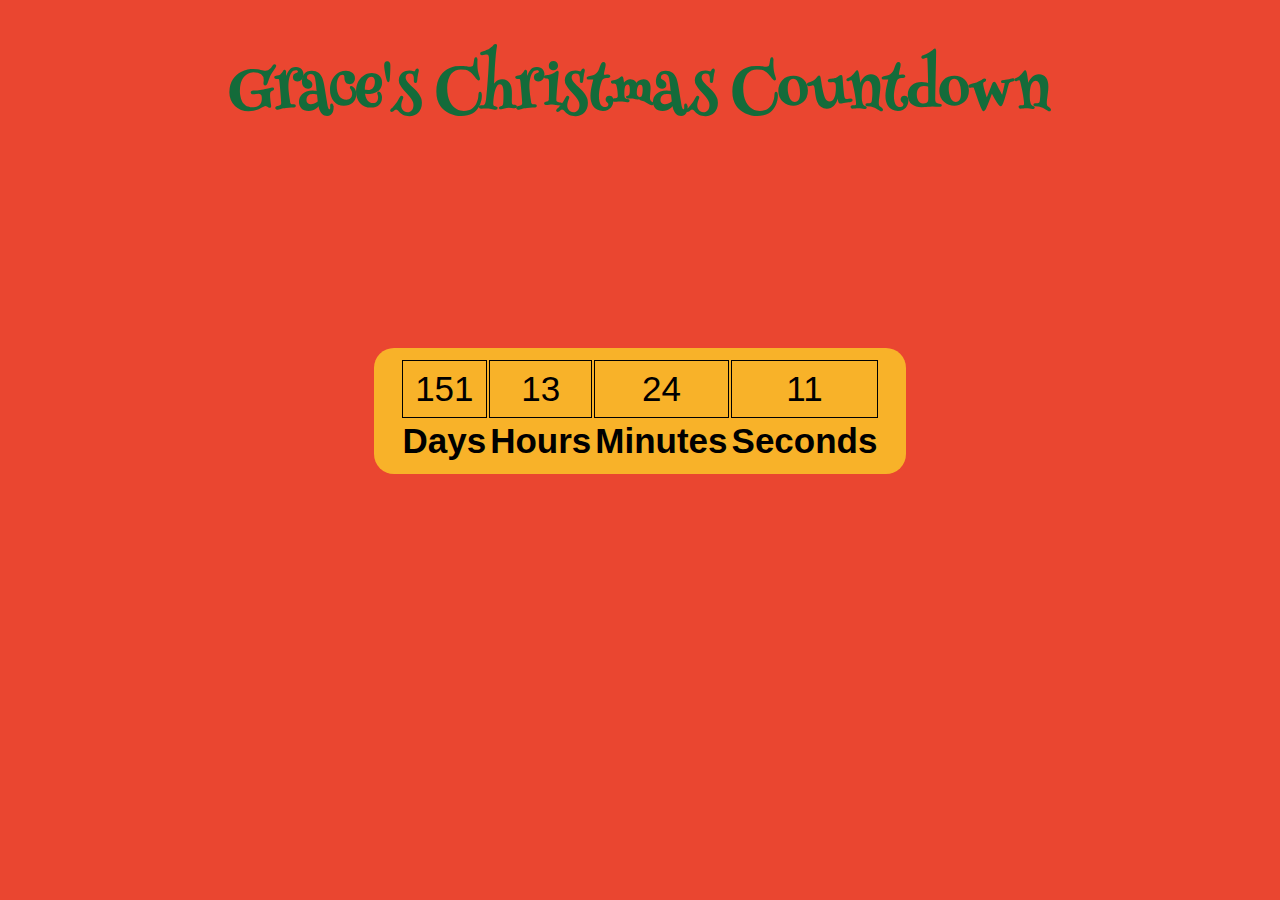
==== index.html @ 081a3cc7 "changes to css" ====
<!DOCTYPE html>
<html>
<head>
	<title>GracesChristmasCountdown</title>
	<link href="https://fonts.googleapis.com/css2?family=Henny+Penny&display=swap" rel="stylesheet"> 
	<link rel="stylesheet" type="text/css" href="./style.css">
</head>
<body>

	<div id="title">
		<h1>Grace's Christmas Countdown</h1>
	</div>

	<div id="countdown">
		<table>
			<tr>
				<td id="days">00</td>
				<td id="hours">00</td>
				<td id="minutes">00</td>
				<td id="seconds">00</td>
			</tr>
			<tr>
				<th>Days</th>
				<th>Hours</th>
				<th>Minutes</th>
				<th>Seconds</th>
			</tr>
		</table>
	</div>
	
	<script type="text/javascript" src="script.js"></script>
</body>
</html>
---- style.css ----
html, body {
	margin: 0;
	padding: 0;
}

body {
	text-align: center;
	background-color: #EA4630;
	/*background-image: url("christmasbackground.jpg");*/
}

#title {
	color: #146B3A;
	font-size: 30px;
	font-family: 'Henny Penny', cursive;
}

#countdown {
	overflow-x: auto;
	margin-top: 200px;
	font-family: arial;
	width: 40%;
	border-radius: 20px; 
	padding: 10px 10px 10px 10px;
	margin-right: auto;
	margin-left: auto;
	background-color: #F8B229;
	display: block;
	text-align: center;
}


table {
	font-size: 35px;
	display: inline;
}

td {
	text-align: center;
  	border: 1px solid;
  	padding: 0.5rem;
}
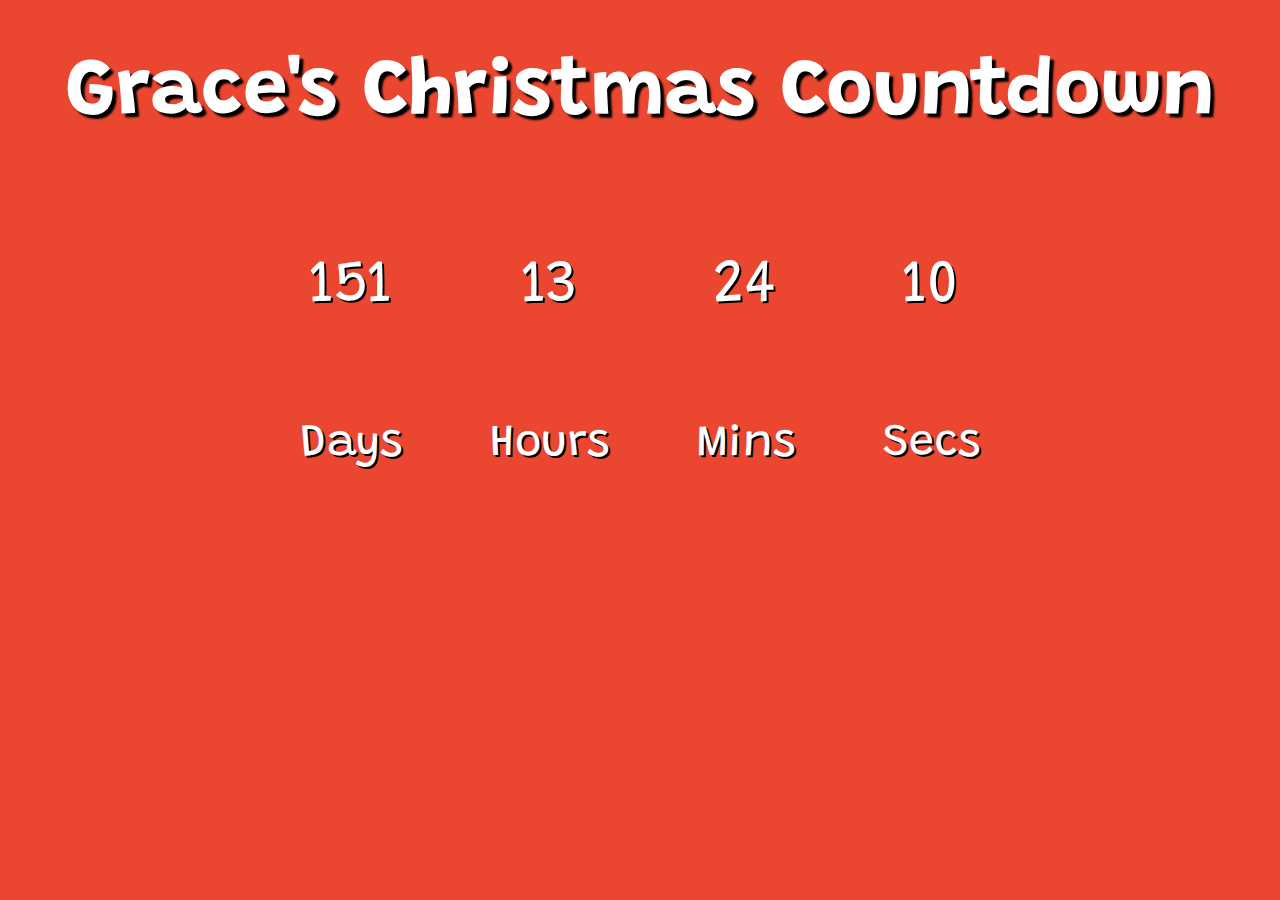
==== commit e21c30b6: "change css table to grid layout, edited jscript" ====
--- a/index.html
+++ b/index.html
@@ -2,7 +2,8 @@
 <html>
 <head>
 	<title>GracesChristmasCountdown</title>
-	<link href="https://fonts.googleapis.com/css2?family=Henny+Penny&display=swap" rel="stylesheet"> 
+	 <link href="https://fonts.googleapis.com/css2?family=Henny+Penny&display=swap" rel="stylesheet">
+	 <link href="https://fonts.googleapis.com/css2?family=Grandstander:wght@700&display=swap" rel="stylesheet">   
 	<link rel="stylesheet" type="text/css" href="./style.css">
 </head>
 <body>
@@ -12,20 +13,14 @@
 	</div>
 
 	<div id="countdown">
-		<table>
-			<tr>
-				<td id="days">00</td>
-				<td id="hours">00</td>
-				<td id="minutes">00</td>
-				<td id="seconds">00</td>
-			</tr>
-			<tr>
-				<th>Days</th>
-				<th>Hours</th>
-				<th>Minutes</th>
-				<th>Seconds</th>
-			</tr>
-		</table>
+		<p id="days">00</p>
+		<p id="hours">00</p>
+		<p id="minutes">00</p>
+		<p id="seconds">00</p>
+		<p class="timeunit">Days</p>
+		<p class="timeunit">Hours</p>
+		<p class="timeunit">Mins</p>
+		<p class="timeunit">Secs</p>
 	</div>
 	
 	<script type="text/javascript" src="script.js"></script>
--- a/style.css
+++ b/style.css
@@ -10,33 +10,27 @@
 }
 
 #title {
-	color: #146B3A;
-	font-size: 30px;
-	font-family: 'Henny Penny', cursive;
+	color: white;
+	font-size: 40px;
+	font-family: 'Grandstander', cursive;
+	text-shadow: 4px 4px 2px black;
 }
 
 #countdown {
-	overflow-x: auto;
-	margin-top: 200px;
-	font-family: arial;
-	width: 40%;
-	border-radius: 20px; 
-	padding: 10px 10px 10px 10px;
+	width: 60%;
 	margin-right: auto;
 	margin-left: auto;
-	background-color: #F8B229;
-	display: block;
-	text-align: center;
+	border-radius: 30px;
+	color: white;
+	font-family: 'Grandstander', cursive;
+	text-shadow: 2px 2px black;
+	font-size: 60px;
+	display: grid;
+	grid-template-columns: auto auto auto auto;
+	grid-auto-rows: auto;
+	padding: 10px;
 }
 
-
-table {
-	font-size: 35px;
-	display: inline;
-}
-
-td {
-	text-align: center;
-  	border: 1px solid;
-  	padding: 0.5rem;
+.timeunit {
+	font-size: 45px;
 }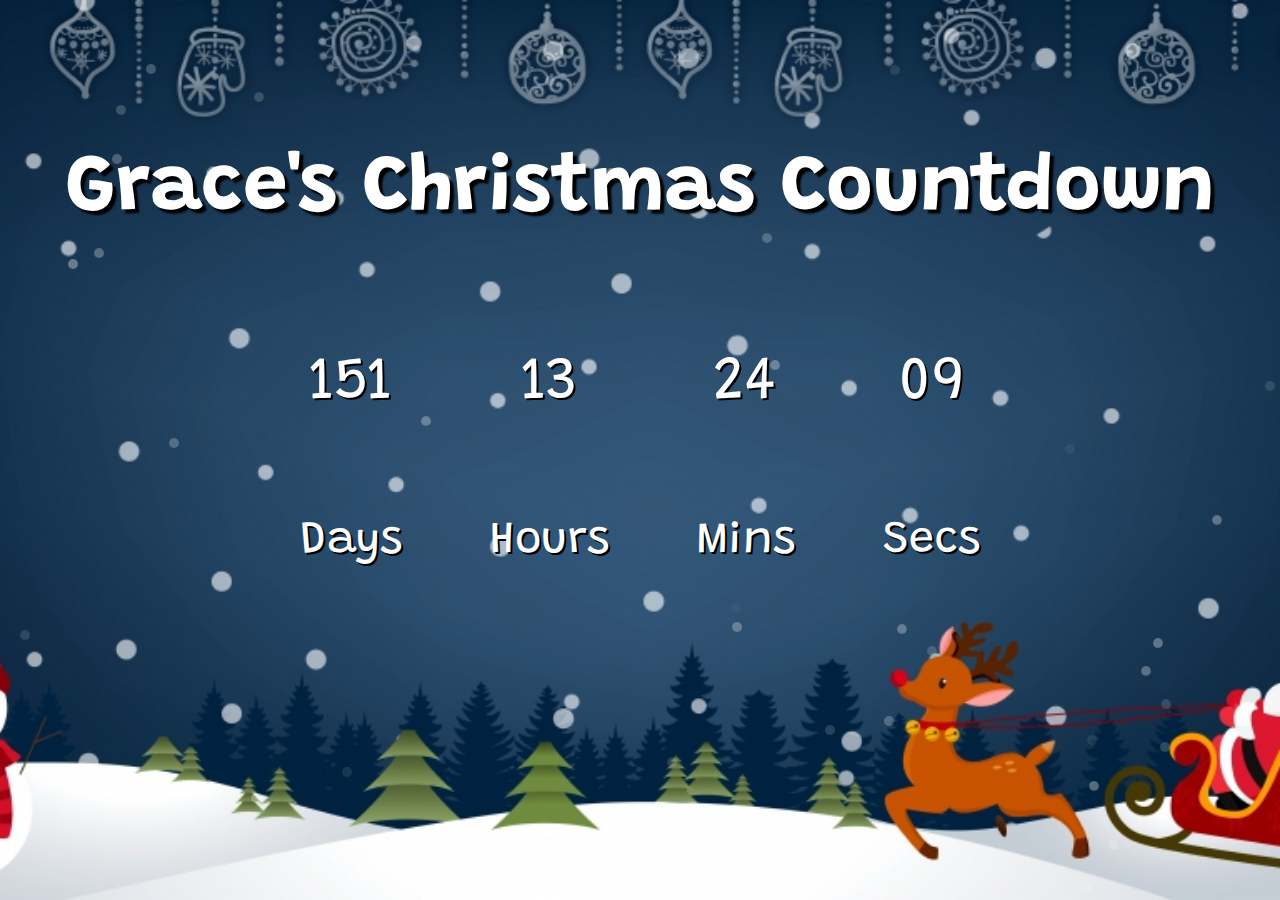
==== commit 7c666fce: "Added background image." ====
--- a/index.html
+++ b/index.html
@@ -24,5 +24,201 @@
 	</div>
 	
 	<script type="text/javascript" src="script.js"></script>
+	<style>
+  #snowflakeContainer {
+    position: absolute;
+    left: 0px;
+    top: 0px;
+    display: none;
+  }
+
+  .snowflake {
+    position: fixed;
+    background-color: #FFFFFF;
+    user-select: none;
+    z-index: 1000;
+    pointer-events: none;
+    border-radius: 50%;
+    width: 10px;
+    height: 10px;
+  }
+</style>
+
+<div id="snowflakeContainer">
+  <span class="snowflake"></span>
+</div>
+
+<script>
+  // Array to store our Snowflake objects
+  var snowflakes = [];
+
+  // Global variables to store our browser's window size
+  var browserWidth;
+  var browserHeight;
+
+  // Specify the number of snowflakes you want visible
+  var numberOfSnowflakes = 50;
+
+  // Flag to reset the position of the snowflakes
+  var resetPosition = false;
+
+  // Handle accessibility
+  var enableAnimations = false;
+  var reduceMotionQuery = matchMedia("(prefers-reduced-motion)");
+
+  // Handle animation accessibility preferences 
+  function setAccessibilityState() {
+    if (reduceMotionQuery.matches) {
+      enableAnimations = false;
+    } else { 
+      enableAnimations = true;
+    }
+  }
+  setAccessibilityState();
+
+  reduceMotionQuery.addListener(setAccessibilityState);
+
+  //
+  // It all starts here...
+  //
+  function setup() {
+    if (enableAnimations) {
+      window.addEventListener("DOMContentLoaded", generateSnowflakes, false);
+      window.addEventListener("resize", setResetFlag, false);
+    }
+  }
+  setup();
+
+  //
+  // Constructor for our Snowflake object
+  //
+  function Snowflake(element, speed, xPos, yPos) {
+    // set initial snowflake properties
+    this.element = element;
+    this.speed = speed;
+    this.xPos = xPos;
+    this.yPos = yPos;
+    this.scale = 1;
+
+    // declare variables used for snowflake's motion
+    this.counter = 0;
+    this.sign = Math.random() < 0.5 ? 1 : -1;
+
+    // setting an initial opacity and size for our snowflake
+    this.element.style.opacity = (.1 + Math.random()) / 3;
+  }
+
+  //
+  // The function responsible for actually moving our snowflake
+  //
+  Snowflake.prototype.update = function () {
+    // using some trigonometry to determine our x and y position
+    this.counter += this.speed / 5000;
+    this.xPos += this.sign * this.speed * Math.cos(this.counter) / 40;
+    this.yPos += Math.sin(this.counter) / 40 + this.speed / 30;
+    this.scale = .5 + Math.abs(10 * Math.cos(this.counter) / 20);
+
+    // setting our snowflake's position
+    setTransform(Math.round(this.xPos), Math.round(this.yPos), this.scale, this.element);
+
+    // if snowflake goes below the browser window, move it back to the top
+    if (this.yPos > browserHeight) {
+      this.yPos = -50;
+    }
+  }
+
+  //
+  // A performant way to set your snowflake's position and size
+  //
+  function setTransform(xPos, yPos, scale, el) {
+    el.style.transform = `translate3d(${xPos}px, ${yPos}px, 0) scale(${scale}, ${scale})`;
+  }
+
+  //
+  // The function responsible for creating the snowflake
+  //
+  function generateSnowflakes() {
+
+    // get our snowflake element from the DOM and store it
+    var originalSnowflake = document.querySelector(".snowflake");
+
+    // access our snowflake element's parent container
+    var snowflakeContainer = originalSnowflake.parentNode;
+    snowflakeContainer.style.display = "block";
+
+    // get our browser's size
+    browserWidth = document.documentElement.clientWidth;
+    browserHeight = document.documentElement.clientHeight;
+
+    // create each individual snowflake
+    for (var i = 0; i < numberOfSnowflakes; i++) {
+
+      // clone our original snowflake and add it to snowflakeContainer
+      var snowflakeClone = originalSnowflake.cloneNode(true);
+      snowflakeContainer.appendChild(snowflakeClone);
+
+      // set our snowflake's initial position and related properties
+      var initialXPos = getPosition(50, browserWidth);
+      var initialYPos = getPosition(50, browserHeight);
+      var speed = 5 + Math.random() * 40;
+
+      // create our Snowflake object
+      var snowflakeObject = new Snowflake(snowflakeClone,
+        speed,
+        initialXPos,
+        initialYPos);
+      snowflakes.push(snowflakeObject);
+    }
+
+    // remove the original snowflake because we no longer need it visible
+    snowflakeContainer.removeChild(originalSnowflake);
+
+    moveSnowflakes();
+  }
+
+  //
+  // Responsible for moving each snowflake by calling its update function
+  //
+  function moveSnowflakes() {
+
+    if (enableAnimations) {
+      for (var i = 0; i < snowflakes.length; i++) {
+        var snowflake = snowflakes[i];
+        snowflake.update();
+      }      
+    }
+
+    // Reset the position of all the snowflakes to a new value
+    if (resetPosition) {
+      browserWidth = document.documentElement.clientWidth;
+      browserHeight = document.documentElement.clientHeight;
+
+      for (var i = 0; i < snowflakes.length; i++) {
+        var snowflake = snowflakes[i];
+
+        snowflake.xPos = getPosition(50, browserWidth);
+        snowflake.yPos = getPosition(50, browserHeight);
+      }
+
+      resetPosition = false;
+    }
+
+    requestAnimationFrame(moveSnowflakes);
+  }
+
+  //
+  // This function returns a number between (maximum - offset) and (maximum + offset)
+  //
+  function getPosition(offset, size) {
+    return Math.round(-1 * offset + Math.random() * (size + 2 * offset));
+  }
+
+  //
+  // Trigger a reset of all the snowflakes' positions
+  //
+  function setResetFlag(e) {
+    resetPosition = true;
+  }
+</script>
 </body>
 </html>--- a/style.css
+++ b/style.css
@@ -6,10 +6,15 @@
 body {
 	text-align: center;
 	background-color: #EA4630;
-	/*background-image: url("christmasbackground.jpg");*/
+	background-image: url("christmasbackground.jpg");
+	background-size: cover;
+	background-repeat: no-repeat;
+	background-position: center center;
+	background-attachment: fixed;
 }
 
 #title {
+	margin-top: 150px;
 	color: white;
 	font-size: 40px;
 	font-family: 'Grandstander', cursive;
@@ -20,11 +25,11 @@
 	width: 60%;
 	margin-right: auto;
 	margin-left: auto;
-	border-radius: 30px;
 	color: white;
 	font-family: 'Grandstander', cursive;
 	text-shadow: 2px 2px black;
 	font-size: 60px;
+
 	display: grid;
 	grid-template-columns: auto auto auto auto;
 	grid-auto-rows: auto;
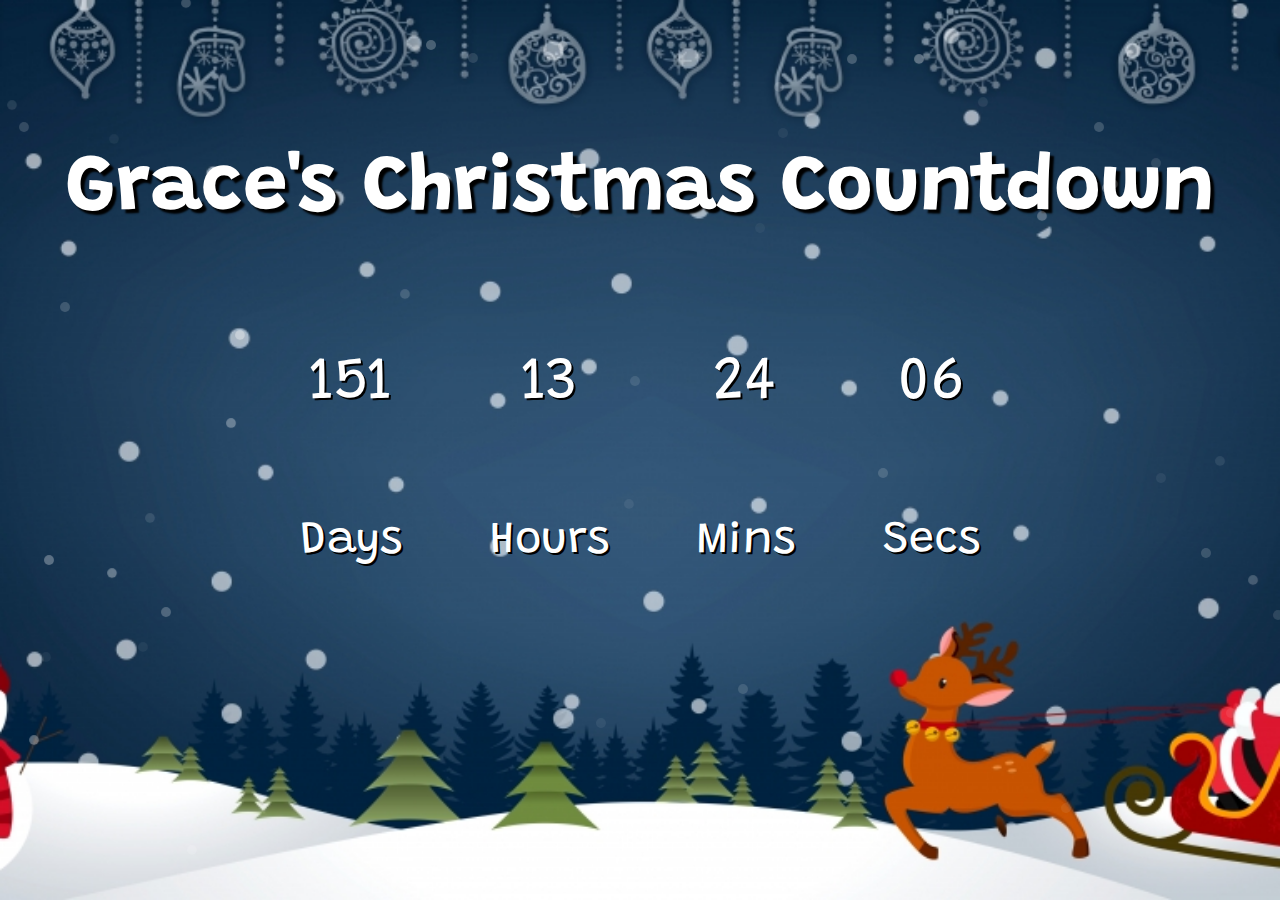
==== commit 66e4c736: "added media query" ====
--- a/index.html
+++ b/index.html
@@ -2,9 +2,10 @@
 <html>
 <head>
 	<title>GracesChristmasCountdown</title>
-	 <link href="https://fonts.googleapis.com/css2?family=Henny+Penny&display=swap" rel="stylesheet">
-	 <link href="https://fonts.googleapis.com/css2?family=Grandstander:wght@700&display=swap" rel="stylesheet">   
+	<link href="https://fonts.googleapis.com/css2?family=Henny+Penny&display=swap" rel="stylesheet">
+	<link href="https://fonts.googleapis.com/css2?family=Grandstander:wght@700&display=swap" rel="stylesheet">   
 	<link rel="stylesheet" type="text/css" href="./style.css">
+  <meta name="viewport" content="width=device-width, initial-scale=1.0">
 </head>
 <body>
 
@@ -24,6 +25,7 @@
 	</div>
 	
 	<script type="text/javascript" src="script.js"></script>
+
 	<style>
   #snowflakeContainer {
     position: absolute;
--- a/style.css
+++ b/style.css
@@ -4,8 +4,10 @@
 }
 
 body {
+	font-family: 'Grandstander', cursive;
+	color: white;
 	text-align: center;
-	background-color: #EA4630;
+	background-color: #1D3E5A;
 	background-image: url("christmasbackground.jpg");
 	background-size: cover;
 	background-repeat: no-repeat;
@@ -15,9 +17,7 @@
 
 #title {
 	margin-top: 150px;
-	color: white;
 	font-size: 40px;
-	font-family: 'Grandstander', cursive;
 	text-shadow: 4px 4px 2px black;
 }
 
@@ -25,8 +25,6 @@
 	width: 60%;
 	margin-right: auto;
 	margin-left: auto;
-	color: white;
-	font-family: 'Grandstander', cursive;
 	text-shadow: 2px 2px black;
 	font-size: 60px;
 
@@ -38,4 +36,10 @@
 
 .timeunit {
 	font-size: 45px;
-}+}
+
+@media (max-width: 700px) { 
+  	body{
+  		background-position: bottom left;
+  	}
+}
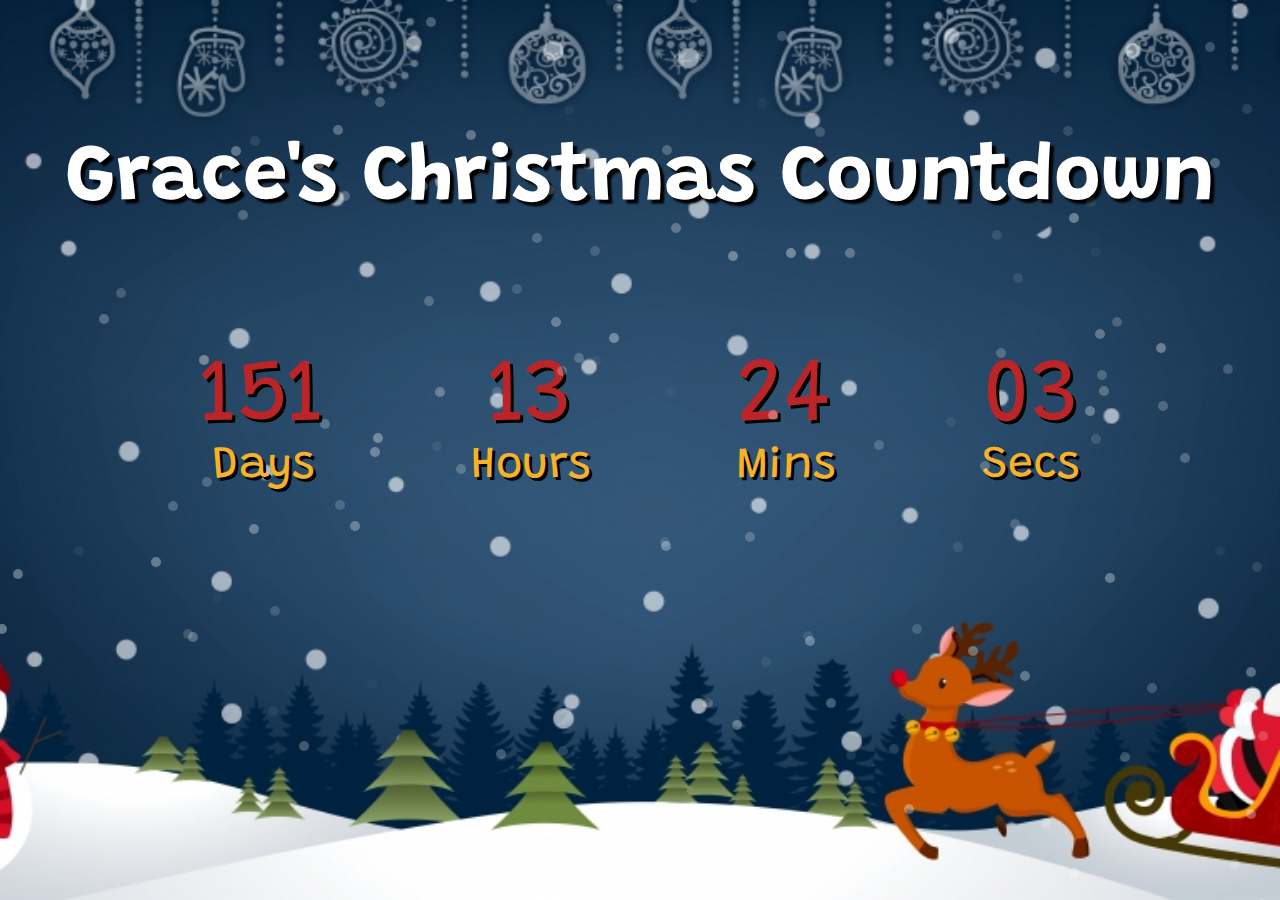
==== commit 4a220394: "Layout changes." ====
--- a/index.html
+++ b/index.html
@@ -18,10 +18,10 @@
 		<p id="hours">00</p>
 		<p id="minutes">00</p>
 		<p id="seconds">00</p>
-		<p class="timeunit">Days</p>
-		<p class="timeunit">Hours</p>
-		<p class="timeunit">Mins</p>
-		<p class="timeunit">Secs</p>
+		<p class="timeunit" id="dayslbl">Days</p>
+		<p class="timeunit" id="hourslbl">Hours</p>
+		<p class="timeunit" id="minslbl">Mins</p>
+		<p class="timeunit" id="secslbl">Secs</p>
 	</div>
 	
 	<script type="text/javascript" src="script.js"></script>
@@ -59,7 +59,7 @@
   var browserHeight;
 
   // Specify the number of snowflakes you want visible
-  var numberOfSnowflakes = 50;
+  var numberOfSnowflakes = 150;
 
   // Flag to reset the position of the snowflakes
   var resetPosition = false;
--- a/style.css
+++ b/style.css
@@ -18,28 +18,89 @@
 #title {
 	margin-top: 150px;
 	font-size: 40px;
+	line-height: 150%;
 	text-shadow: 4px 4px 2px black;
 }
 
 #countdown {
-	width: 60%;
+	color: #BB2528;
+	width: 80%;
 	margin-right: auto;
 	margin-left: auto;
-	text-shadow: 2px 2px black;
-	font-size: 60px;
+	text-shadow: 3px 3px black;
+	font-size: 90px;
 
 	display: grid;
 	grid-template-columns: auto auto auto auto;
-	grid-auto-rows: auto;
-	padding: 10px;
+	grid-auto-rows: 125px;
+	grid-row-gap: 10px;
 }
 
 .timeunit {
+	color: #F8B229;
 	font-size: 45px;
 }
 
 @media (max-width: 700px) { 
+
   	body{
   		background-position: bottom left;
   	}
+
+  	#title {
+  		margin-top: 100px;
+  		font-size: 30px;
+  	}
+
+  	#countdown {
+  		grid-template-areas: 
+  		"daysleft hoursleft"
+  		"dayslable hourslable"
+  		"minsleft secsleft"
+  		"minslable secslable";
+  		grid-template-columns: auto auto;
+  		grid-auto-rows: 90px;
+		grid-row-gap: 20px;
+  		width: 50%;
+  		font-size: 80px;
+  	}
+
+  	#days {
+  		grid-area: daysleft;
+  		width: auto;
+  	}
+
+  	#hours {
+  		grid-area: hoursleft;
+  		width: auto;
+  	}
+
+  	#dayslbl {
+  		grid-area: dayslable;
+  	}
+
+  	#hourslbl {
+  		grid-area: hourslable;
+  	}
+
+  	#minutes {
+  		grid-area: minsleft;
+  	}
+
+  	#seconds {
+  		grid-area: secsleft;
+  	}
+
+  	#minslbl {
+  		grid-area: minslable;
+  	}
+
+  	#secslbl {
+  		grid-area: secslable;
+  	}
+
+  	.timeunit {
+		font-size: 35px;
+	}
+
 }
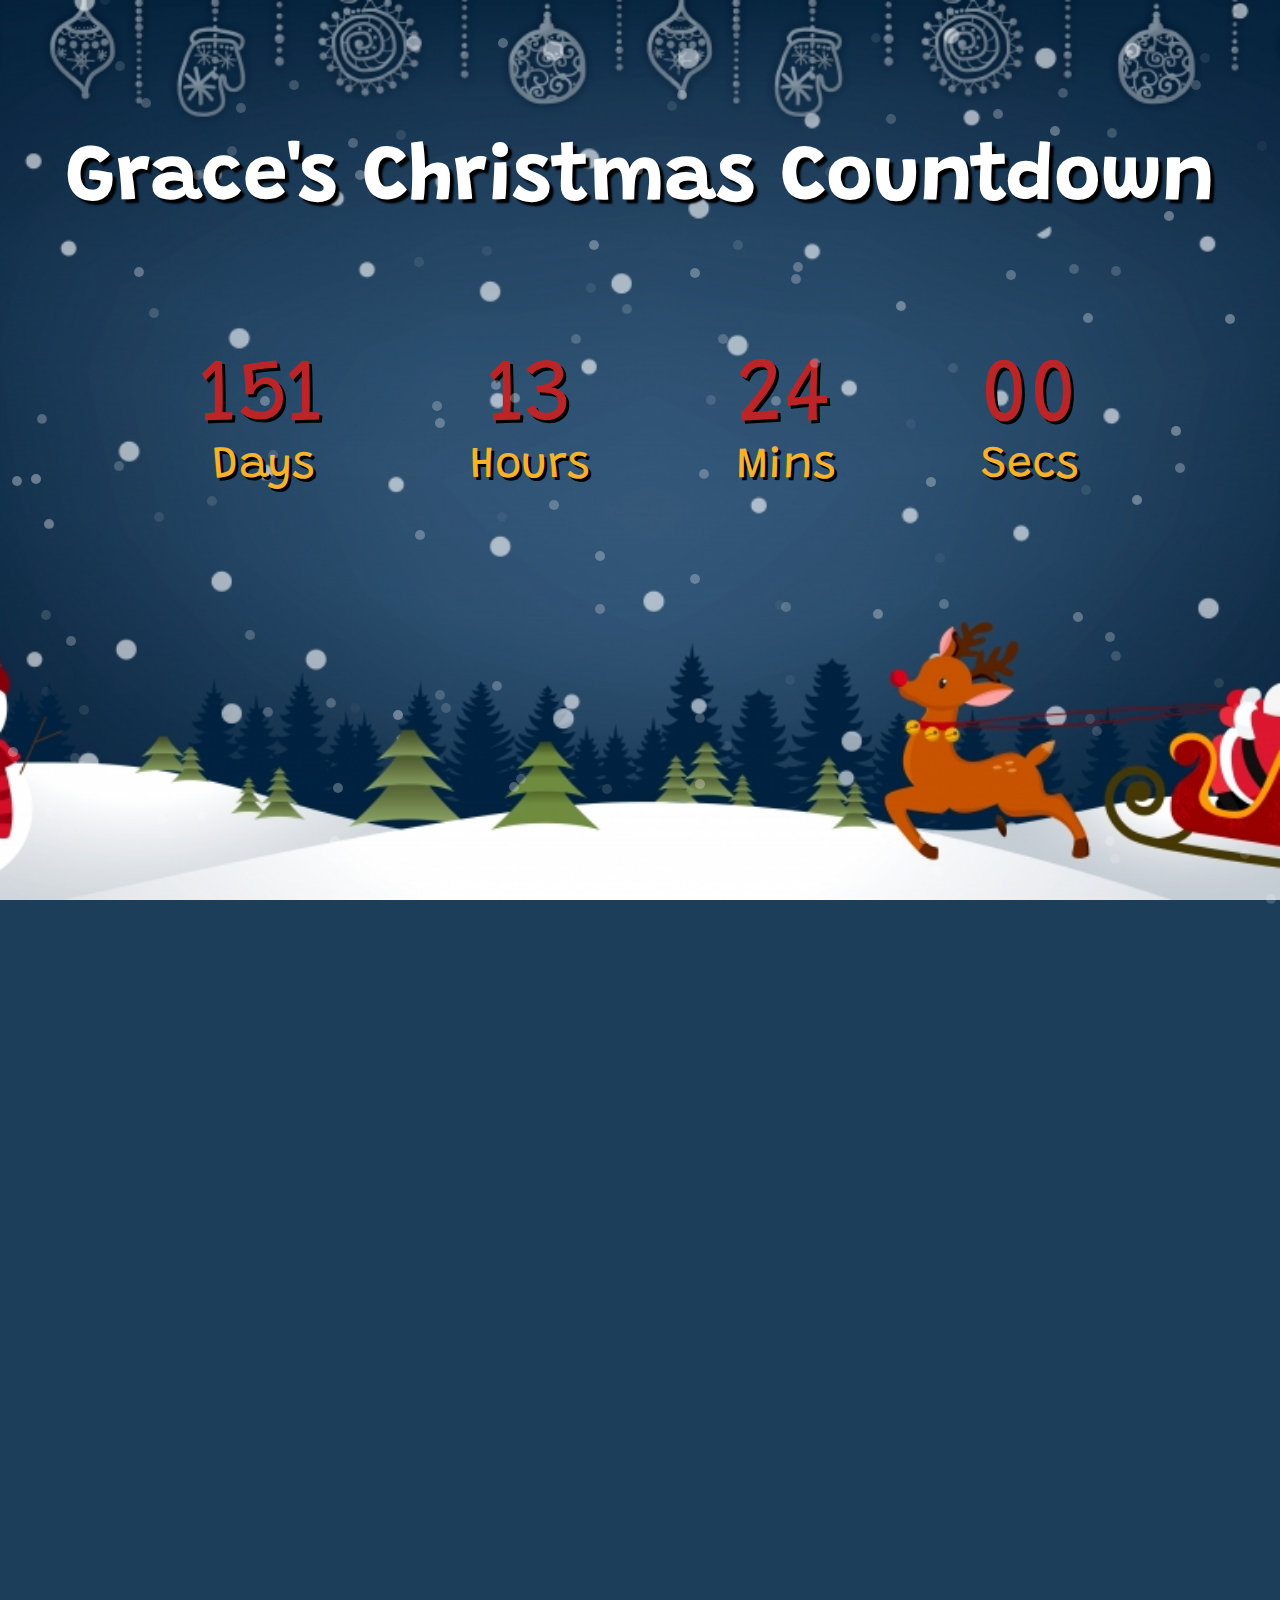
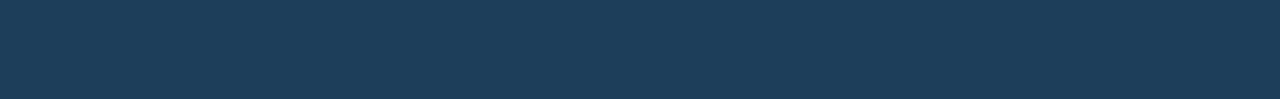
==== commit 9841e845: "added a christmas suprise" ====
--- a/index.html
+++ b/index.html
@@ -23,6 +23,15 @@
 		<p class="timeunit" id="minslbl">Mins</p>
 		<p class="timeunit" id="secslbl">Secs</p>
 	</div>
+
+	<div id="chrimbo_suprise">
+		<h2>It's CHRISTMASSSSSS!!!!!!</h2>
+		<p class="fig">You have been visited by the magical Christmas dogs</p>
+		<div id="dogs">
+			<img class="dog_img" src="christmas_dog.JPG">
+			<img class="dog_img" src="belle.jpg">
+		</div>
+	</div>
 	
 	<script type="text/javascript" src="script.js"></script>
 
--- a/style.css
+++ b/style.css
@@ -13,6 +13,34 @@
 	background-repeat: no-repeat;
 	background-position: center center;
 	background-attachment: fixed;
+}
+
+.fig {
+  font-size: 40px;
+  text-shadow: 4px 4px 2px black;
+}
+
+h2 {
+  font-size: 80px;
+  line-height: 100%;
+  text-shadow: 4px 4px 2px black;
+}
+
+#dogs {
+  display: flex;
+  flex-direction: row;
+  margin-bottom: 50px;
+  justify-content: center;
+  column-gap: 10px;
+}
+
+.dog_img {
+  width: 35%;
+  border-radius: 20px;
+}
+
+#chrimbo_suprise {
+  visibility: hidden;
 }
 
 #title {
@@ -61,6 +89,7 @@
   		grid-template-columns: auto auto;
   		grid-auto-rows: 90px;
 		grid-row-gap: 20px;
+		grid-column-gap: 30px;
   		width: 50%;
   		font-size: 80px;
   	}
@@ -104,3 +133,9 @@
 	}
 
 }
+
+@media (max-width: 400px) { 
+	#countdown {
+		width: 90%;
+	}
+}
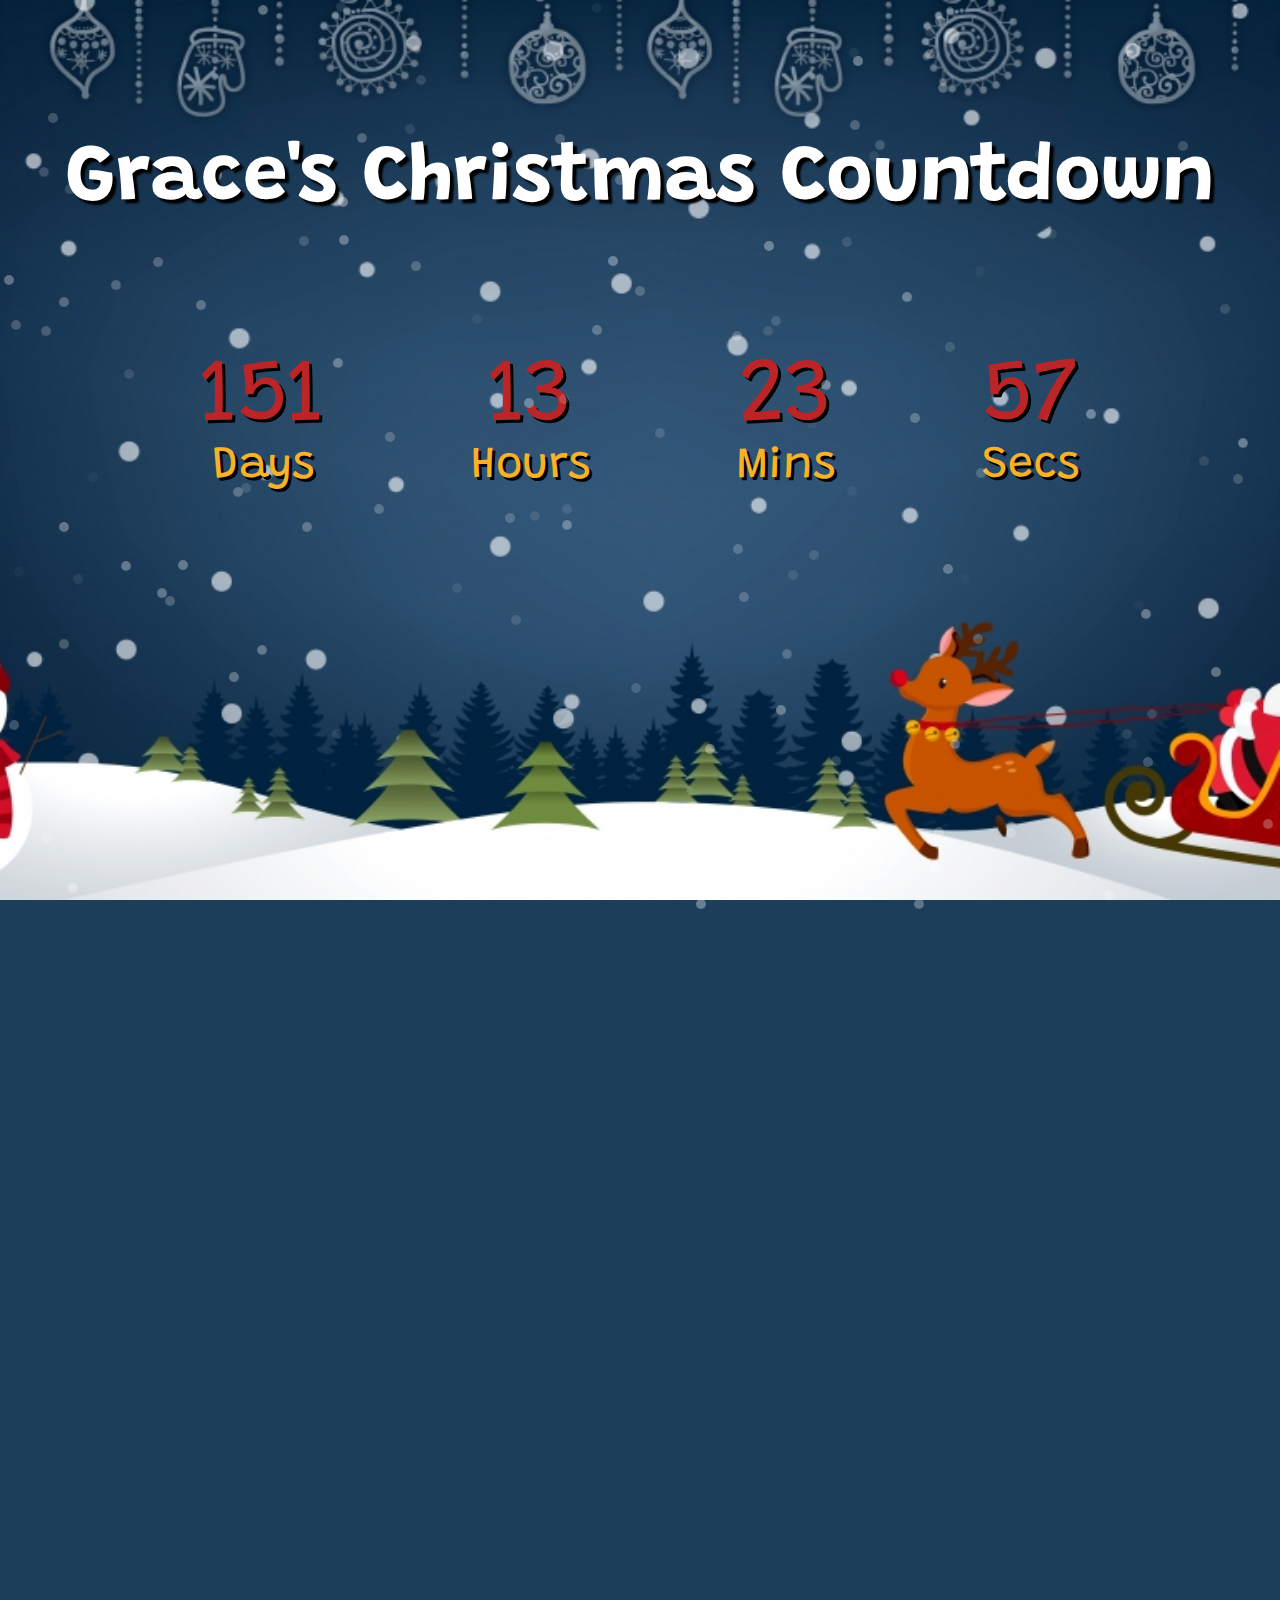
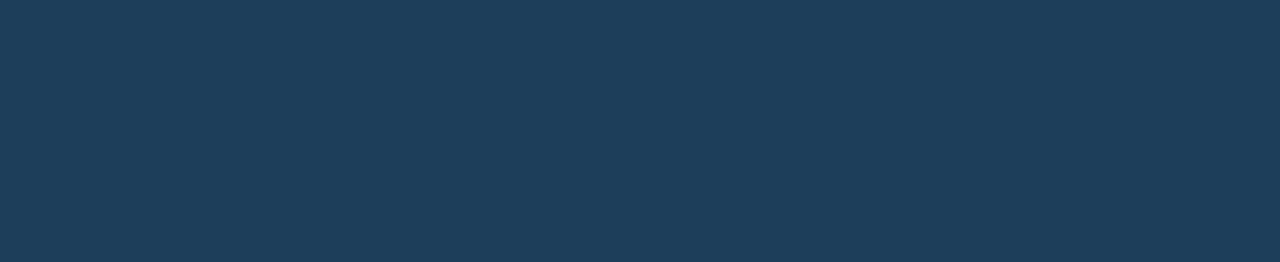
==== commit 3606ce49: "added music" ====
--- a/index.html
+++ b/index.html
@@ -9,6 +9,11 @@
 </head>
 <body>
 
+<audio id="myMusic">
+  <source src="music.mp3" type="audio/mpeg">
+  Your browser does not support the audio element.
+</audio>
+
 	<div id="title">
 		<h1>Grace's Christmas Countdown</h1>
 	</div>
@@ -31,6 +36,7 @@
 			<img class="dog_img" src="christmas_dog.JPG">
 			<img class="dog_img" src="belle.jpg">
 		</div>
+    <h2>Merry Christmas!!!</h2>
 	</div>
 	
 	<script type="text/javascript" src="script.js"></script>
--- a/style.css
+++ b/style.css
@@ -36,6 +36,7 @@
 
 .dog_img {
   width: 35%;
+  height: 100%;
   border-radius: 20px;
 }
 
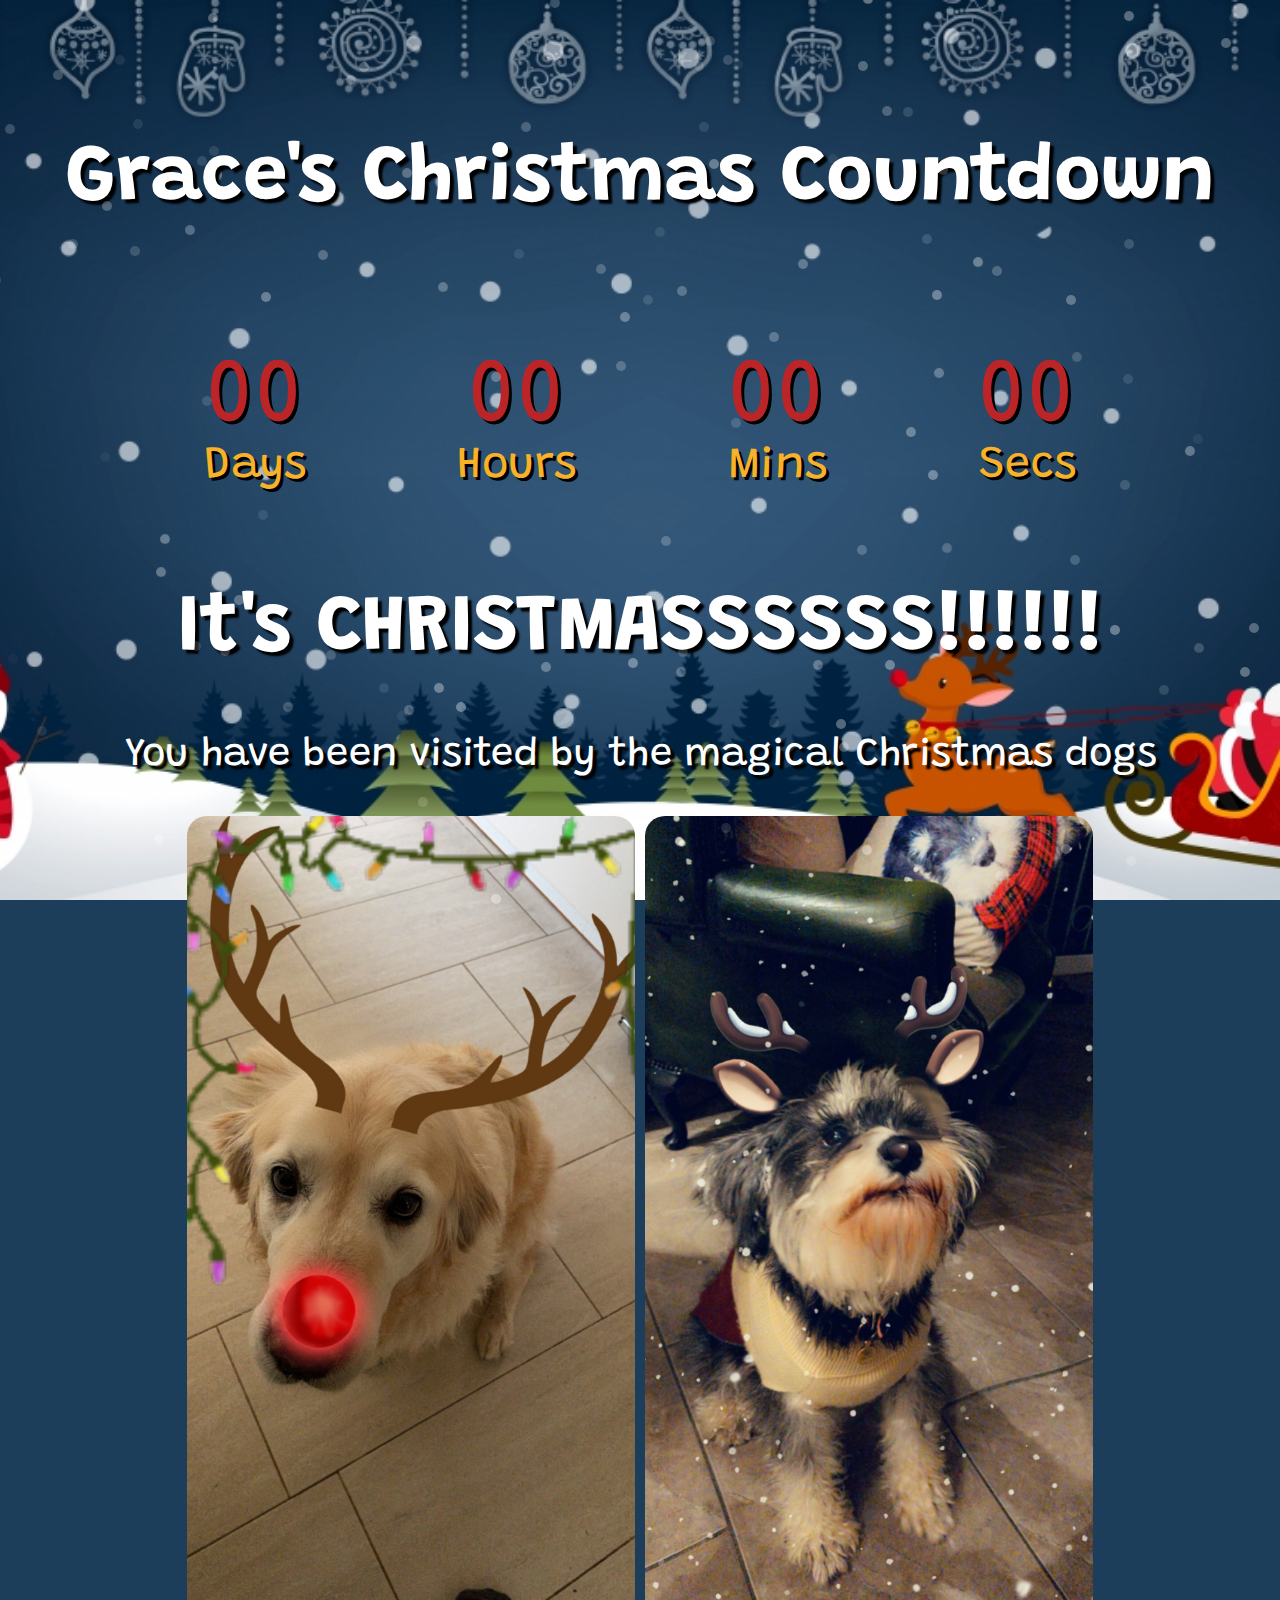
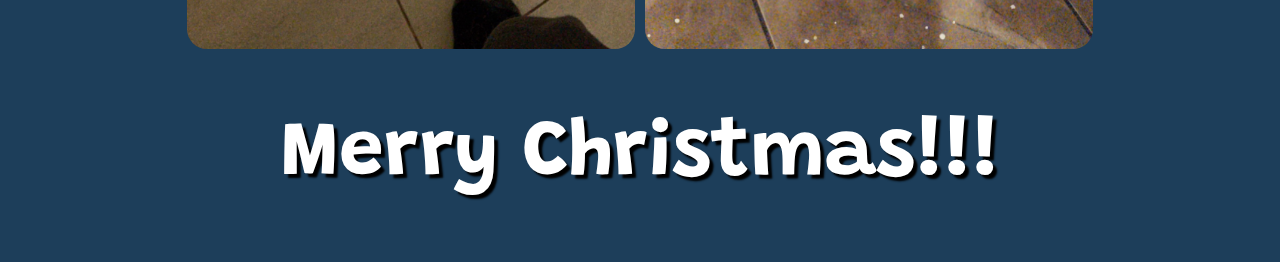
==== commit f65e93dc: "added music" ====
--- a/index.html
+++ b/index.html
@@ -34,7 +34,7 @@
 		<p class="fig">You have been visited by the magical Christmas dogs</p>
 		<div id="dogs">
 			<img class="dog_img" src="christmas_dog.JPG">
-			<img class="dog_img" src="belle.jpg">
+			<img class="dog_img" src="belle.JPG">
 		</div>
     <h2>Merry Christmas!!!</h2>
 	</div>
